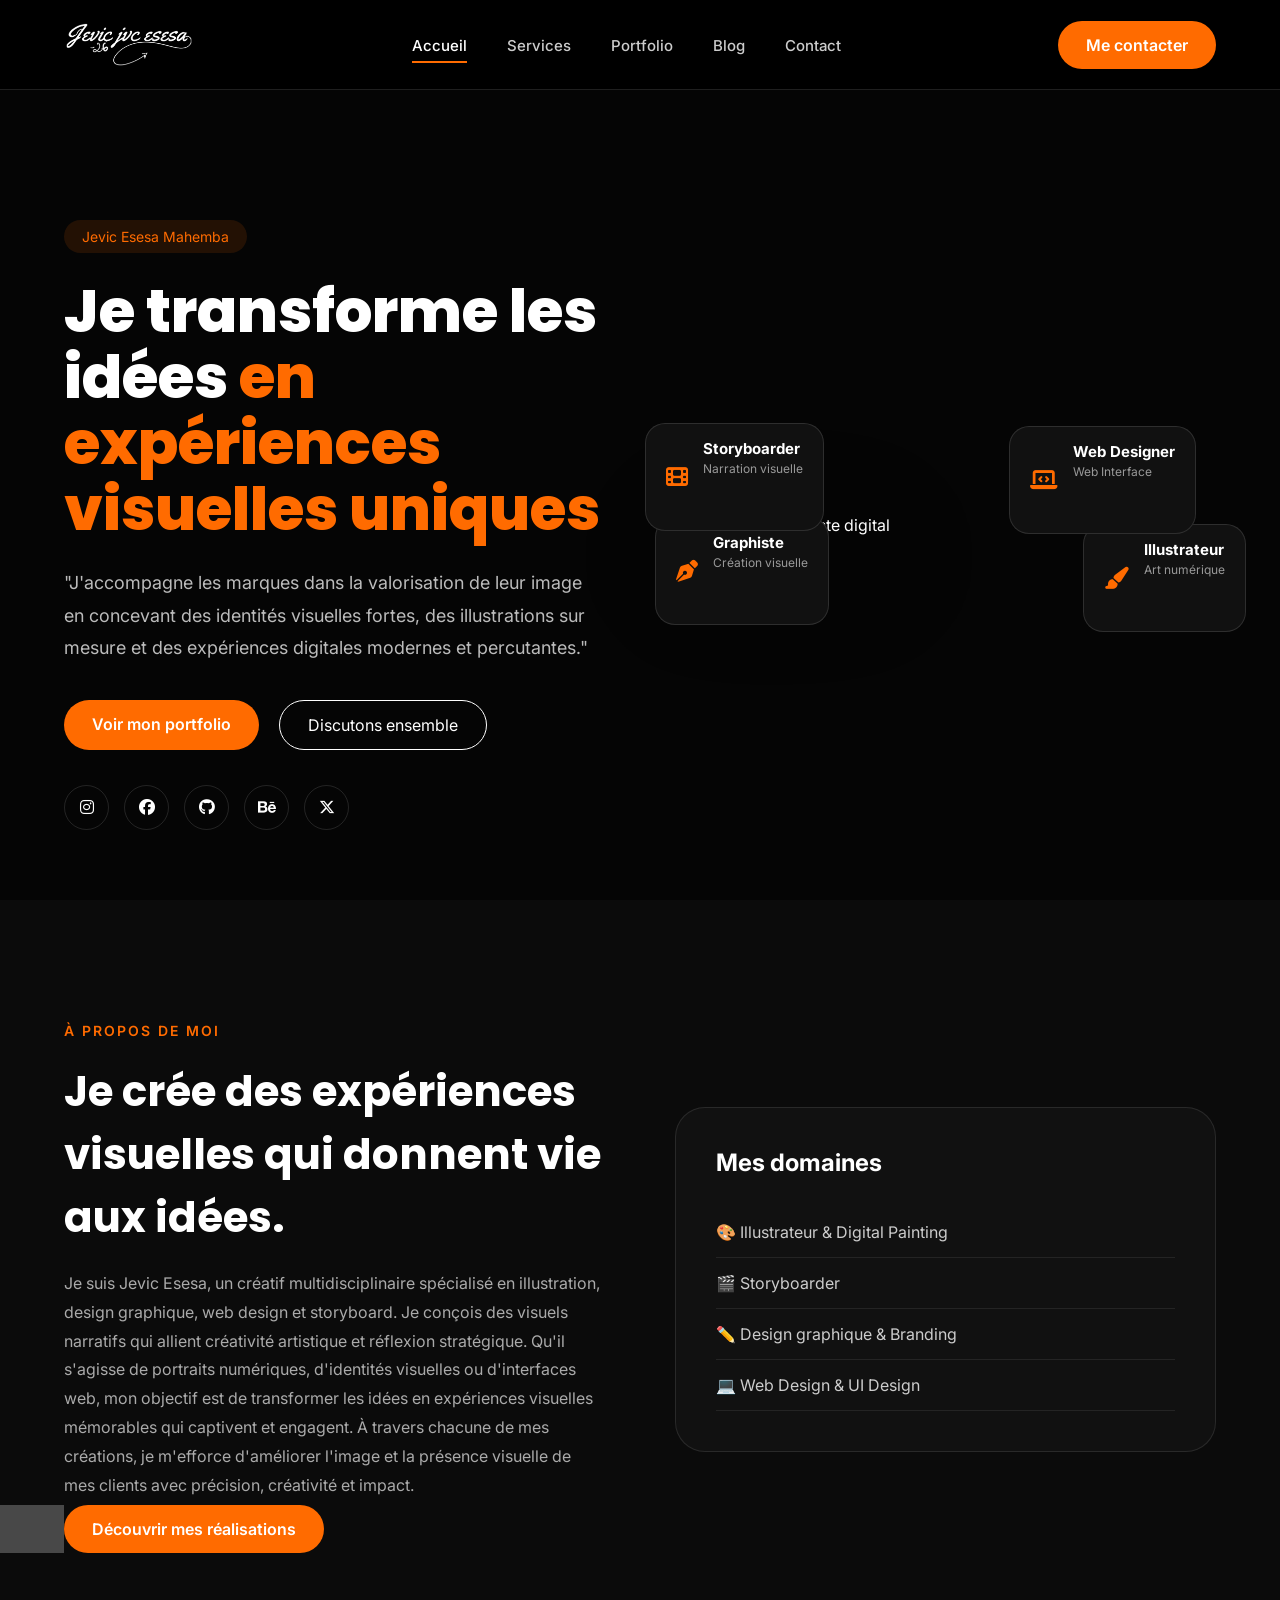
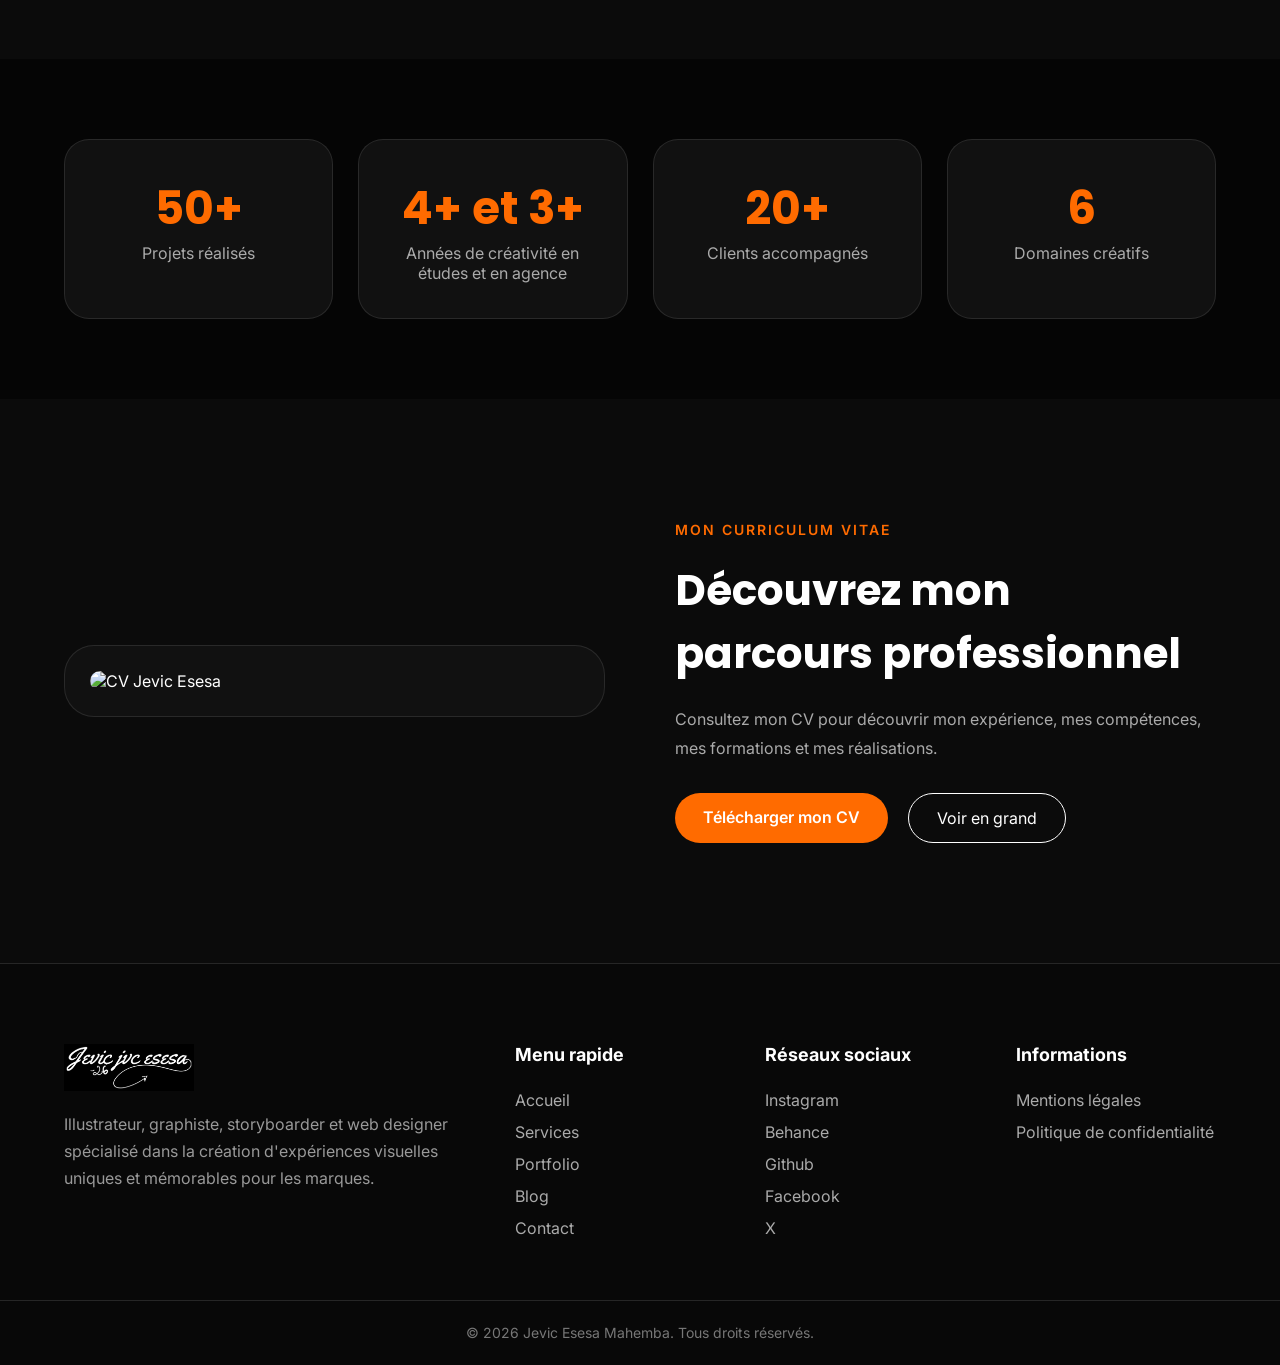
==== index.html @ ac209c05 "Add files via upload" ====
<!DOCTYPE html>
<html lang="fr">
<head>
    <meta charset="UTF-8">
    <meta name="viewport" content="width=device-width, initial-scale=1.0">

    <title>Jevic Esesa | Graphiste - Illustrateur - Web Designer - Artiste Numérique</title>

    <link rel="stylesheet" href="css/home.css">
    <link rel="stylesheet" href="css/responsive.css">
    <link rel="stylesheet" href="css/animations.css">

    <!-- Google Fonts -->
    <link href="https://fonts.googleapis.com/css2?family=Inter:wght@400;500;600;700;800&family=Poppins:wght@600;700;800&display=swap" rel="stylesheet">

    <!-- Icons -->
    <link rel="stylesheet" href="https://cdnjs.cloudflare.com/ajax/libs/font-awesome/6.5.0/css/all.min.css">

</head>
<script src="js/main.js"></script>
<script src="js/portfolio.js"></script>
<body>


<!-- ================= HEADER ================= -->

<header class="header">

    <div class="container nav-container">

        <!-- LOGO -->
        <a href="index.html" class="logo">
            <img src="assets/logos/jvc logo.jpg" alt="Logo Jevic Esesa">
        </a>


        <!-- MENU -->

        <nav class="nav">

            <ul>

                <li>
                    <a href="index.html" class="active">
                        Accueil
                    </a>
                </li>

                <li>
                    <a href="services.html">
                        Services
                    </a>
                </li>

                <li>
                    <a href="portfolio.html">
                        Portfolio
                    </a>
                </li>

                <li>
                    <a href="blog.html">
                        Blog
                    </a>
                </li>

                <li>
                    <a href="contact.html">
                        Contact
                    </a>
                </li>

            </ul>

        </nav>


        <a href="contact.html" class="btn-primary">
            Me contacter
        </a>


        <!-- MOBILE MENU -->

        <div class="menu-toggle">
            <i class="fa-solid fa-bars"></i>
        </div>


    </div>

</header>

<div class="skill-animation">
    <!-- TON CODE D'ANIMATION ICI -->
</div>



<!-- ================= HERO ================= -->


<section class="hero">


<div class="container hero-content">


    <div class="hero-text">


        <span class="hero-tag">
            Jevic Esesa Mahemba
        </span>


        <h1>
            Je transforme les idées
            <span>
                en expériences visuelles uniques
            </span>
        </h1>


        <p>

         "J'accompagne les marques dans la valorisation de leur image en concevant des identités visuelles fortes, des illustrations sur mesure et des expériences digitales modernes et percutantes."

        </p>


        <div class="hero-buttons">

            <a href="portfolio.html" class="btn-primary">
                Voir mon portfolio
            </a>


            <a href="contact.html" class="btn-outline">
                Discutons ensemble
            </a>


        </div>



        <!-- SOCIAL HERO -->

        <div class="hero-social">


            <a href="https://www.instagram.com/jevic_jvc_esesa?igsh=djd2OWlmcDF0c2w=" target="_blank">
                <i class="fa-brands fa-instagram"></i>
            </a>


            <a href="https://www.facebook.com/share/1NuKiKG9u3/" target="_blank">
                <i class="fa-brands fa-facebook"></i>
            </a>


            <a href="https://github.com/Jvc2104" target="_blank">
                <i class="fa-brands fa-github"></i>
            </a>


            <a href="https://www.behance.net/jevicesesa" target="_blank">
                <i class="fa-brands fa-behance"></i>
            </a>


            <a href="https://x.com/JevicEsesa79513" target="_blank">
                <i class="fa-brands fa-x-twitter"></i>
            </a>


        </div>


    </div>





    <!-- IMAGE HERO -->

    <div class="hero-image">


        <img src="assets/images/photo de profil.png" 
        alt="Jevic Esesa artiste digital">


        <!-- FLOATING CARDS -->


        <div class="floating-card card-one">

            <i class="fa-solid fa-pen-nib"></i>

            <div>
                <h3>Graphiste</h3>
                <p>Création visuelle</p>
            </div>

        </div>



        <div class="floating-card card-two">

            <i class="fa-solid fa-paintbrush"></i>

            <div>
                <h3>Illustrateur</h3>
                <p>Art numérique</p>
            </div>

        </div>




        <div class="floating-card card-three">

            <i class="fa-solid fa-film"></i>

            <div>
                <h3>Storyboarder</h3>
                <p>Narration visuelle</p>
            </div>

        </div>




        <div class="floating-card card-four">

            <i class="fa-solid fa-laptop-code"></i>

            <div>
                <h3>Web Designer</h3>
                <p>Web Interface</p>
            </div>

        </div>



    </div>



</div>


</section>
<!-- ================= ABOUT SECTION ================= -->

<section class="about-section">


<div class="container about-grid">


    <!-- TEXTE ABOUT -->

    <div class="about-text">


        <span class="section-tag">
            À propos de moi
        </span>


        <h2>
            Je crée des expériences visuelles
            qui donnent vie aux idées.
        </h2>


        <p>

Je suis Jevic Esesa, un créatif multidisciplinaire spécialisé en illustration, design graphique, web design et storyboard. Je conçois des visuels narratifs qui allient créativité artistique et réflexion stratégique. Qu'il s'agisse de portraits numériques, d'identités visuelles ou d'interfaces web, mon objectif est de transformer les idées en expériences visuelles mémorables qui captivent et engagent. À travers chacune de mes créations, je m'efforce d'améliorer l'image et la présence visuelle de mes clients avec précision, créativité et impact.

        </p>

        <a href="portfolio.html" class="btn-primary">

            Découvrir mes réalisations

        </a>



    </div>





    <!-- CARTE PROFIL -->


    <div class="about-card">


        <div class="profile-box">


            <h3>
                Mes domaines
            </h3>


            <ul>

                <li>
                    🎨 Illustrateur & Digital Painting
                </li>


                <li>
                    🎬 Storyboarder
                </li>


                <li>
                    ✏️ Design graphique & Branding
                </li>


                <li>
                    💻 Web Design & UI Design
                </li>


            </ul>


        </div>


    </div>



</div>


</section>








<!-- ================= STATS ================= -->


<section class="stats-section">


<div class="container stats-grid">



    <div class="stat-card">


        <h3>
            50+
        </h3>

        <p>
            Projets réalisés
        </p>


    </div>




    <div class="stat-card">


        <h3>
            4+ et 3+
        </h3>

        <p>
            Années de créativité en études et en agence
        </p>


    </div>




    <div class="stat-card">


        <h3>
            20+
        </h3>

        <p>
            Clients accompagnés
        </p>


    </div>




    <div class="stat-card">


        <h3>
            6
        </h3>

        <p>
            Domaines créatifs
        </p>


    </div>



</div>


</section>









<!-- ================= CV SECTION ================= -->


<section class="cv-section">


<div class="container cv-grid">



    <!-- IMAGE CV -->


    <div class="cv-image">


        <img src="assets/images/C.V Jevic Esesa Mahemba.jpg"
        alt="CV Jevic Esesa">


    </div>






    <!-- TEXTE CV -->


    <div class="cv-content">


        <span class="section-tag">
            Mon Curriculum Vitae
        </span>



        <h2>
            Découvrez mon parcours professionnel
        </h2>




        <p>

        Consultez mon CV pour découvrir
        mon expérience, mes compétences,
        mes formations et mes réalisations.

        </p>




        <div class="cv-buttons">


            <a href="assets/images/C.V Jevic Esesa Mahemba.jpg"
            class="btn-primary"
            download>

                Télécharger mon CV

            </a>




            <a href="assets/images/C.V Jevic Esesa Mahemba.jpg"
            target="_blank"
            class="btn-outline">

                Voir en grand

            </a>



        </div>



    </div>



</div>


</section>



<!-- ================= FOOTER ================= -->


<footer class="footer">


<div class="container footer-grid">



    <!-- LOGO + PRESENTATION -->

    <div class="footer-about">


        <img src="assets/logos/jvc logo.jpg" 
        alt="Logo Jevic Esesa">


        <p>

        Illustrateur, graphiste, storyboarder
        et web designer spécialisé dans la
        création d'expériences visuelles uniques et mémorables pour les marques.

        </p>


    </div>






    <!-- MENU RAPIDE -->


    <div class="footer-links">


        <h3>
            Menu rapide
        </h3>


        <ul>

            <li>
                <a href="index.html">
                    Accueil
                </a>
            </li>


            <li>
                <a href="services.html">
                    Services
                </a>
            </li>


            <li>
                <a href="portfolio.html">
                    Portfolio
                </a>
            </li>


            <li>
                <a href="blog.html">
                    Blog
                </a>
            </li>


            <li>
                <a href="contact.html">
                    Contact
                </a>
            </li>


        </ul>


    </div>





    <!-- RESEAUX -->


    <div class="footer-social">


        <h3>
            Réseaux sociaux
        </h3>


        <div>


        <a href="https://www.instagram.com/jevic_jvc_esesa?igsh=djd2OWlmcDF0c2w=">
            Instagram
        </a>


        <a href="https://www.behance.net/jevicesesa">
            Behance
        </a>


        <a href="https://github.com/Jvc2104">
            Github
        </a>


        <a href="https://www.facebook.com/share/1NuKiKG9u3/">
            Facebook
        </a>


        <a href="https://x.com/JevicEsesa79513">
            X
        </a>


        </div>


    </div>






    <!-- LEGAL -->

    <div class="footer-legal">


        <h3>
            Informations
        </h3>


        <a href="#">
            Mentions légales
        </a>


        <a href="#">
            Politique de confidentialité
        </a>


    </div>




</div>




<div class="footer-bottom">


<p>

© 2026 Jevic Esesa Mahemba. Tous droits réservés.

</p>


</div>



</footer>


<script src="js/main.js"></script>

</body>

</html>
---- css/home.css ----
/* =====================================================
   VARIABLES
===================================================== */

:root {

    --black: #050505;
    --dark: #0d0d0d;
    --gray: #161616;

    --white: #ffffff;
    --light: #eeeeee;

    --accent: #ff6b00;

    --border: rgba(255,255,255,0.12);

    --transition: .4s ease;

}





/* =====================================================
   RESET
===================================================== */


* {

    margin:0;
    padding:0;
    box-sizing:border-box;

}



html {

    scroll-behavior:smooth;

}



body {

    background:var(--black);
    color:var(--white);

    font-family:"Inter",sans-serif;

    overflow-x:hidden;

}



img {

    max-width:100%;
    display:block;

}



a {

    text-decoration:none;
    color:inherit;

}



ul {

    list-style:none;

}



.container {

    width:90%;
    max-width:1200px;
    margin:auto;

}





/* =====================================================
   HEADER
===================================================== */


.header {

    width:100%;
    height:90px;

    background:#000000;

    border-bottom:1px solid var(--border);

    position:fixed;
    top:0;
    left:0;

    z-index:1000;

}



.nav-container {

    height:100%;

    display:flex;

    align-items:center;

    justify-content:space-between;

}




/* LOGO */


.logo img {

    width:130px;

    transition:var(--transition);

}


.logo img:hover {

    transform:scale(1.05);

}




/* MENU */


.nav ul {

    display:flex;

    gap:40px;

}



.nav a {

    font-size:15px;

    color:#cccccc;

    font-weight:500;

    position:relative;

}



.nav a::after {

    content:"";

    position:absolute;

    width:0;
    height:2px;

    background:var(--accent);

    bottom:-8px;
    left:0;

    transition:.3s;

}



.nav a:hover,
.nav .active {

    color:white;

}



.nav a:hover::after,
.nav .active::after {

    width:100%;

}






/* BUTTONS */


.btn-primary {


    background:var(--accent);

    padding:14px 28px;

    border-radius:50px;

    font-weight:600;

    color:white;

    transition:.3s;


}



.btn-primary:hover {


    transform:translateY(-4px);

    box-shadow:0 10px 30px rgba(255,107,0,.35);


}




.btn-outline {


    border:1px solid white;

    padding:14px 28px;

    border-radius:50px;

    transition:.3s;

}



.btn-outline:hover {

    background:white;

    color:black;

}






.menu-toggle {

    display:none;

    font-size:25px;

}





/* =====================================================
   HERO
===================================================== */


.hero {


    min-height:100vh;

    padding-top:150px;

    display:flex;

    align-items:center;


}



.hero-content {


    display:grid;

    grid-template-columns:1fr 1fr;

    align-items:center;

    gap:70px;


}





.hero-tag {


    display:inline-block;

    padding:8px 18px;

    border-radius:50px;

    background:rgba(255,107,0,.12);

    color:var(--accent);

    font-size:14px;

    margin-bottom:25px;

}





.hero h1 {


    font-family:"Poppins",sans-serif;

    font-size:60px;

    line-height:1.1;

    font-weight:800;

    margin-bottom:25px;


}



.hero h1 span {


    color:var(--accent);

}




.hero p {


    color:#bbbbbb;

    font-size:18px;

    line-height:1.8;

    max-width:560px;

    margin-bottom:35px;


}






.hero-buttons {


    display:flex;

    gap:20px;

    margin-bottom:35px;


}






/* SOCIAL HERO */


.hero-social {


    display:flex;

    gap:15px;


}



.hero-social a {


    width:45px;

    height:45px;

    display:flex;

    align-items:center;

    justify-content:center;

    border-radius:50%;

    border:1px solid var(--border);

    transition:.3s;

}



.hero-social a:hover {


    background:var(--accent);

    transform:translateY(-5px);

}






/* =====================================================
   HERO IMAGE
===================================================== */


.hero-image {


    position:relative;

}



.hero-image img {


    width:520px;

    margin:auto;

    border-radius:30px;

    filter:drop-shadow(0 30px 60px rgba(0,0,0,.7));


}






/* =====================================================
   FLOATING CARDS
===================================================== */


.floating-card {


    position:absolute;

    background:#111;

    border:1px solid var(--border);

    backdrop-filter:blur(10px);

    padding:15px 20px;

    border-radius:20px;

    display:flex;

    gap:15px;

    align-items:center;


    animation:floating 4s infinite ease-in-out;


}




.floating-card i {


    color:var(--accent);

    font-size:22px;

}



.floating-card h3 {


    font-size:15px;

}



.floating-card p {


    color:#999;

    font-size:12px;

}






.card-one {

    top:10%;

    left:-20px;

}



.card-two {

    top:45%;

    right:-30px;

    animation-delay:1s;

}



.card-three {

    bottom:20%;

    left:-30px;

    animation-delay:2s;

}



.card-four {

    bottom:5%;

    right:20px;

    animation-delay:3s;

}






@keyframes floating {


    0%,100% {

        transform:translateY(0);

    }


    50% {

        transform:translateY(-15px);

    }


}







/* =====================================================
   FOOTER
===================================================== */


.footer {


    background:#080808;

    border-top:1px solid var(--border);

    padding:80px 0 20px;

}



.footer-grid {


    display:grid;

    grid-template-columns:2fr 1fr 1fr 1fr;

    gap:50px;


}




.footer img {


    width:130px;

    margin-bottom:20px;


}




.footer p {


    color:#999;

    line-height:1.7;


}



.footer h3 {


    margin-bottom:25px;

    font-size:18px;


}



.footer a {


    color:#aaa;

    display:block;

    margin-bottom:12px;

    transition:.3s;


}



.footer a:hover {


    color:var(--accent);


}




.footer-bottom {


    border-top:1px solid var(--border);

    margin-top:50px;

    padding-top:20px;

    text-align:center;


}



.footer-bottom p {

    color:#777;

    font-size:14px;

}



/* =====================================================
   ABOUT SECTION
===================================================== */


.about-section{

    padding:120px 0;

    background:#0b0b0b;

}



.about-grid{

    display:grid;

    grid-template-columns:1fr 1fr;

    gap:70px;

    align-items:center;

}



.section-tag{

    color:#ff6b00;

    font-size:14px;

    font-weight:600;

    text-transform:uppercase;

    letter-spacing:2px;

}




.about-text h2,
.cv-content h2{


    font-family:"Poppins",sans-serif;

    font-size:42px;

    margin:20px 0;


}



.about-text p,
.cv-content p{


    color:#aaa;

    line-height:1.8;

    margin-bottom:20px;


}






.about-card{


    background:#111;

    border:1px solid rgba(255,255,255,.1);

    padding:40px;

    border-radius:30px;


}





.profile-box h3{


    font-size:24px;

    margin-bottom:30px;


}



.profile-box li{


    padding:15px 0;

    color:#ccc;

    border-bottom:1px solid rgba(255,255,255,.08);


}






/* =====================================================
   STATS
===================================================== */


.stats-section{


    padding:80px 0;


}



.stats-grid{


    display:grid;

    grid-template-columns:repeat(4,1fr);

    gap:25px;


}




.stat-card{


    background:#111;

    border:1px solid rgba(255,255,255,.1);

    padding:35px;

    text-align:center;

    border-radius:25px;

    transition:.4s;


}




.stat-card:hover{


    transform:translateY(-10px);

    border-color:#ff6b00;


}





.stat-card h3{


    color:#ff6b00;

    font-size:45px;

    font-family:"Poppins";


}



.stat-card p{


    color:#aaa;

}





/* =====================================================
   CV
===================================================== */


.cv-section{


    padding:120px 0;

    background:#0b0b0b;


}




.cv-grid{


    display:grid;

    grid-template-columns:1fr 1fr;

    gap:70px;

    align-items:center;


}




.cv-image{


    background:#111;

    padding:25px;

    border-radius:30px;

    border:1px solid rgba(255,255,255,.1);


}




.cv-image img{


    border-radius:15px;


}




.cv-buttons{


    display:flex;

    gap:20px;

    margin-top:30px;


}




@media screen and (max-width:992px){


.about-grid,
.cv-grid{

    grid-template-columns:1fr;

}



.stats-grid{

    grid-template-columns:repeat(2,1fr);

}


}



@media screen and (max-width:600px){


.about-text h2,
.cv-content h2{

    font-size:32px;

}



.stats-grid{

    grid-template-columns:1fr;

}



.cv-buttons{

    flex-direction:column;

}


}
---- css/responsive.css ----
/* =====================================================
   RESPONSIVE DESIGN
===================================================== */


/* =====================================================
   GRAND ECRAN
===================================================== */

@media screen and (max-width:1200px){


    .hero-content{

        gap:40px;

    }



    .hero h1{

        font-size:50px;

    }



    .hero-image img{

        width:430px;

    }



    .floating-card{

        transform:scale(.9);

    }



    .footer-grid{

        grid-template-columns:repeat(2,1fr);

    }


}






/* =====================================================
   TABLETTE
===================================================== */


@media screen and (max-width:992px){


/* HEADER */


.header{

    height:80px;

}



.nav{

    display:none;

}



.btn-primary{

    display:none;

}



.menu-toggle{

    display:block;

}





/* HERO */


.hero{

    padding-top:120px;

}



.hero-content{


    grid-template-columns:1fr;

    text-align:center;


}



.hero-text p{


    margin-left:auto;

    margin-right:auto;


}



.hero-buttons{


    justify-content:center;

}



.hero-social{


    justify-content:center;

}




.hero-image{


    margin-top:40px;


}



.hero-image img{


    width:420px;


}





/* FLOATING CARDS */


.card-one{

    left:0;

}



.card-two{

    right:0;

}



.card-three{

    left:0;

}



.card-four{

    right:0;

}






/* FOOTER */


.footer-grid{


    grid-template-columns:1fr 1fr;


}



}








/* =====================================================
   MOBILE
===================================================== */


@media screen and (max-width:768px){



.container{

    width:92%;

}



/* HERO */


.hero h1{


    font-size:38px;


}



.hero p{


    font-size:16px;


}




.hero-buttons{


    flex-direction:column;

    align-items:center;


}



.hero-buttons a{


    width:220px;

}






.hero-image img{


    width:300px;


}






/* FLOATING CARDS */


.floating-card{


    padding:12px;

    border-radius:15px;

}



.floating-card h3{


    font-size:13px;


}



.floating-card p{


    display:none;


}



.floating-card i{


    font-size:18px;


}




.card-one{


    top:5%;

    left:-10px;


}



.card-two{


    top:40%;

    right:-10px;


}



.card-three{


    bottom:25%;

    left:-10px;


}



.card-four{


    bottom:5%;

    right:-10px;


}






/* FOOTER */


.footer{


    padding:60px 0 20px;


}



.footer-grid{


    grid-template-columns:1fr;

    text-align:center;


}



.footer img{


    margin-left:auto;

    margin-right:auto;


}



}








/* =====================================================
   PETIT SMARTPHONE
===================================================== */


@media screen and (max-width:480px){



.hero h1{


    font-size:32px;


}



.hero-tag{


    font-size:12px;


}



.hero-image img{


    width:260px;


}



.floating-card{


    display:none;


}




.hero-social a{


    width:40px;

    height:40px;


}




.footer h3{


    font-size:16px;


}



}
---- css/animations.css ----
/* =====================================================
   ANIMATIONS GLOBAL
===================================================== */


/* =====================================================
   APPARITION AU CHARGEMENT
===================================================== */


.fade-in {

    opacity:0;

    animation:fadeIn 1s ease forwards;

}



.fade-up {

    opacity:0;

    transform:translateY(40px);

    animation:fadeUp 1s ease forwards;

}



.fade-left {

    opacity:0;

    transform:translateX(-50px);

    animation:fadeLeft 1s ease forwards;

}



.fade-right {

    opacity:0;

    transform:translateX(50px);

    animation:fadeRight 1s ease forwards;

}





@keyframes fadeIn {


    from{

        opacity:0;

    }


    to{

        opacity:1;

    }

}





@keyframes fadeUp {


    from{

        opacity:0;

        transform:translateY(40px);

    }


    to{

        opacity:1;

        transform:translateY(0);

    }

}





@keyframes fadeLeft {


    from{

        opacity:0;

        transform:translateX(-50px);

    }


    to{

        opacity:1;

        transform:translateX(0);

    }

}





@keyframes fadeRight {


    from{

        opacity:0;

        transform:translateX(50px);

    }


    to{

        opacity:1;

        transform:translateX(0);

    }

}






/* =====================================================
   LOGO
===================================================== */


.logo img {


    animation:logoFloat 4s ease-in-out infinite;


}



@keyframes logoFloat {


    0%,100%{

        transform:translateY(0);

    }


    50%{

        transform:translateY(-5px);

    }

}





/* =====================================================
   HERO IMAGE
===================================================== */


.hero-image img {


    animation:imageReveal 1.5s ease forwards,
              imageFloat 5s ease-in-out infinite;


}




@keyframes imageReveal {


    from{

        opacity:0;

        transform:scale(.8);

    }


    to{

        opacity:1;

        transform:scale(1);

    }

}





@keyframes imageFloat {


    0%,100%{

        transform:translateY(0);

    }


    50%{

        transform:translateY(-15px);

    }

}






/* =====================================================
   TITRE HERO
===================================================== */


.hero h1 {


    animation:titleReveal 1.2s ease forwards;


}



@keyframes titleReveal {


    from{

        opacity:0;

        letter-spacing:8px;

        transform:translateY(30px);

    }


    to{

        opacity:1;

        letter-spacing:0;

        transform:translateY(0);

    }

}






/* =====================================================
   BOUTONS
===================================================== */


.btn-primary {


    position:relative;

    overflow:hidden;

}





.btn-primary::before {


    content:"";

    position:absolute;

    top:0;

    left:-100%;

    width:100%;

    height:100%;


    background:linear-gradient(
        120deg,
        transparent,
        rgba(255,255,255,.5),
        transparent
    );


    transition:.6s;


}



.btn-primary:hover::before {


    left:100%;


}





.btn-outline:hover {


    box-shadow:
    0 0 20px rgba(255,255,255,.4);


}






/* =====================================================
   FLOATING CARDS 3D
===================================================== */


.floating-card {


    transform-style:preserve-3d;

    transition:.5s;


}




.floating-card:hover {


    transform:

    translateY(-10px)

    rotateX(10deg)

    rotateY(-10deg);


    border-color:#ff6b00;


}






/* =====================================================
   SOCIAL ICONS
===================================================== */


.hero-social a {


    animation:socialPulse 3s infinite;


}



.hero-social a:nth-child(2){

    animation-delay:.3s;

}


.hero-social a:nth-child(3){

    animation-delay:.6s;

}


.hero-social a:nth-child(4){

    animation-delay:.9s;

}


.hero-social a:nth-child(5){

    animation-delay:1.2s;

}





@keyframes socialPulse {


    0%,100%{

        box-shadow:none;

    }


    50%{

        box-shadow:

        0 0 20px rgba(255,107,0,.4);

    }

}






/* =====================================================
   SCROLL REVEAL PREPARATION
===================================================== */


.reveal {


    opacity:0;

    transform:translateY(50px);

    transition:1s ease;


}



.reveal.active {


    opacity:1;

    transform:translateY(0);


}






/* =====================================================
   CURSEUR LUMINEUX
===================================================== */


.cursor-glow {


    width:20px;

    height:20px;

    border-radius:50%;

    background:#ff6b00;

    position:fixed;

    pointer-events:none;

    mix-blend-mode:screen;

    z-index:9999;

    filter:blur(5px);

}






/* =====================================================
   PAGE TRANSITION
===================================================== */


body {


    animation:pageLoad .8s ease;


}




@keyframes pageLoad {


    from{

        opacity:0;

    }


    to{

        opacity:1;

    }

}



/* =====================================================
   JEVIC ESESA PORTFOLIO
   GLOBAL ANIMATIONS
===================================================== */



/* ===============================
   REVEAL SCROLL
================================ */


.reveal{

    opacity:0;

    transform:translateY(60px);

    transition:

    opacity 1s ease,

    transform 1s ease;

}



.reveal.active{

    opacity:1;

    transform:translateY(0);

}






/* ===============================
   IMAGE HOVER GLOBAL
================================ */


.image-hover{

    overflow:hidden;

}



.image-hover img{

    transition:1s cubic-bezier(.2,.8,.2,1);

}



.image-hover:hover img{

    transform:scale(1.1);

}







/* ===============================
   FLOATING EFFECT
================================ */


.float-animation{

    animation:floating 5s ease-in-out infinite;

}



@keyframes floating{


0%{

transform:translateY(0);

}


50%{

transform:translateY(-20px);

}


100%{

transform:translateY(0);

}


}







/* ===============================
   GLOW EFFECT
================================ */


.glow-hover{

    transition:.5s;

}



.glow-hover:hover{


box-shadow:

0 0 50px rgba(255,107,0,.4);


border-color:var(--orange);


}







/* ===============================
   BUTTON ANIMATION
================================ */


.btn-primary{

    position:relative;

    overflow:hidden;

}



.btn-primary::before{


content:"";

position:absolute;

top:0;

left:-100%;

width:100%;

height:100%;

background:

rgba(255,255,255,.25);

transition:.5s;


}



.btn-primary:hover::before{


left:100%;


}







/* ===============================
   PAGE LOADER
================================ */


.page-loader{


position:fixed;

inset:0;

background:#050505;

display:flex;

align-items:center;

justify-content:center;

z-index:99999;


}



.loader-circle{


width:80px;

height:80px;

border-radius:50%;

border:

3px solid rgba(255,255,255,.1);


border-top-color:

var(--orange);


animation:

rotateLoader 1s linear infinite;


}



@keyframes rotateLoader{


to{

transform:rotate(360deg);

}


}







/* ===============================
   TEXT ANIMATION
================================ */


.text-gradient{


background:

linear-gradient(

90deg,

#fff,

var(--orange)

);


-webkit-background-clip:text;

color:transparent;


}







/* ===============================
   CARD HOVER
================================ */


.card-hover{


transition:.5s;

}



.card-hover:hover{


transform:

translateY(-15px);


}





/* ===============================
   MOBILE MENU ANIMATION
================================ */


.menu-toggle span{


transition:.4s;

}



.menu-toggle.active span:nth-child(1){


transform:

rotate(45deg)

translateY(8px);


}



.menu-toggle.active span:nth-child(2){


opacity:0;


}



.menu-toggle.active span:nth-child(3){


transform:

rotate(-45deg)

translateY(-8px);


}
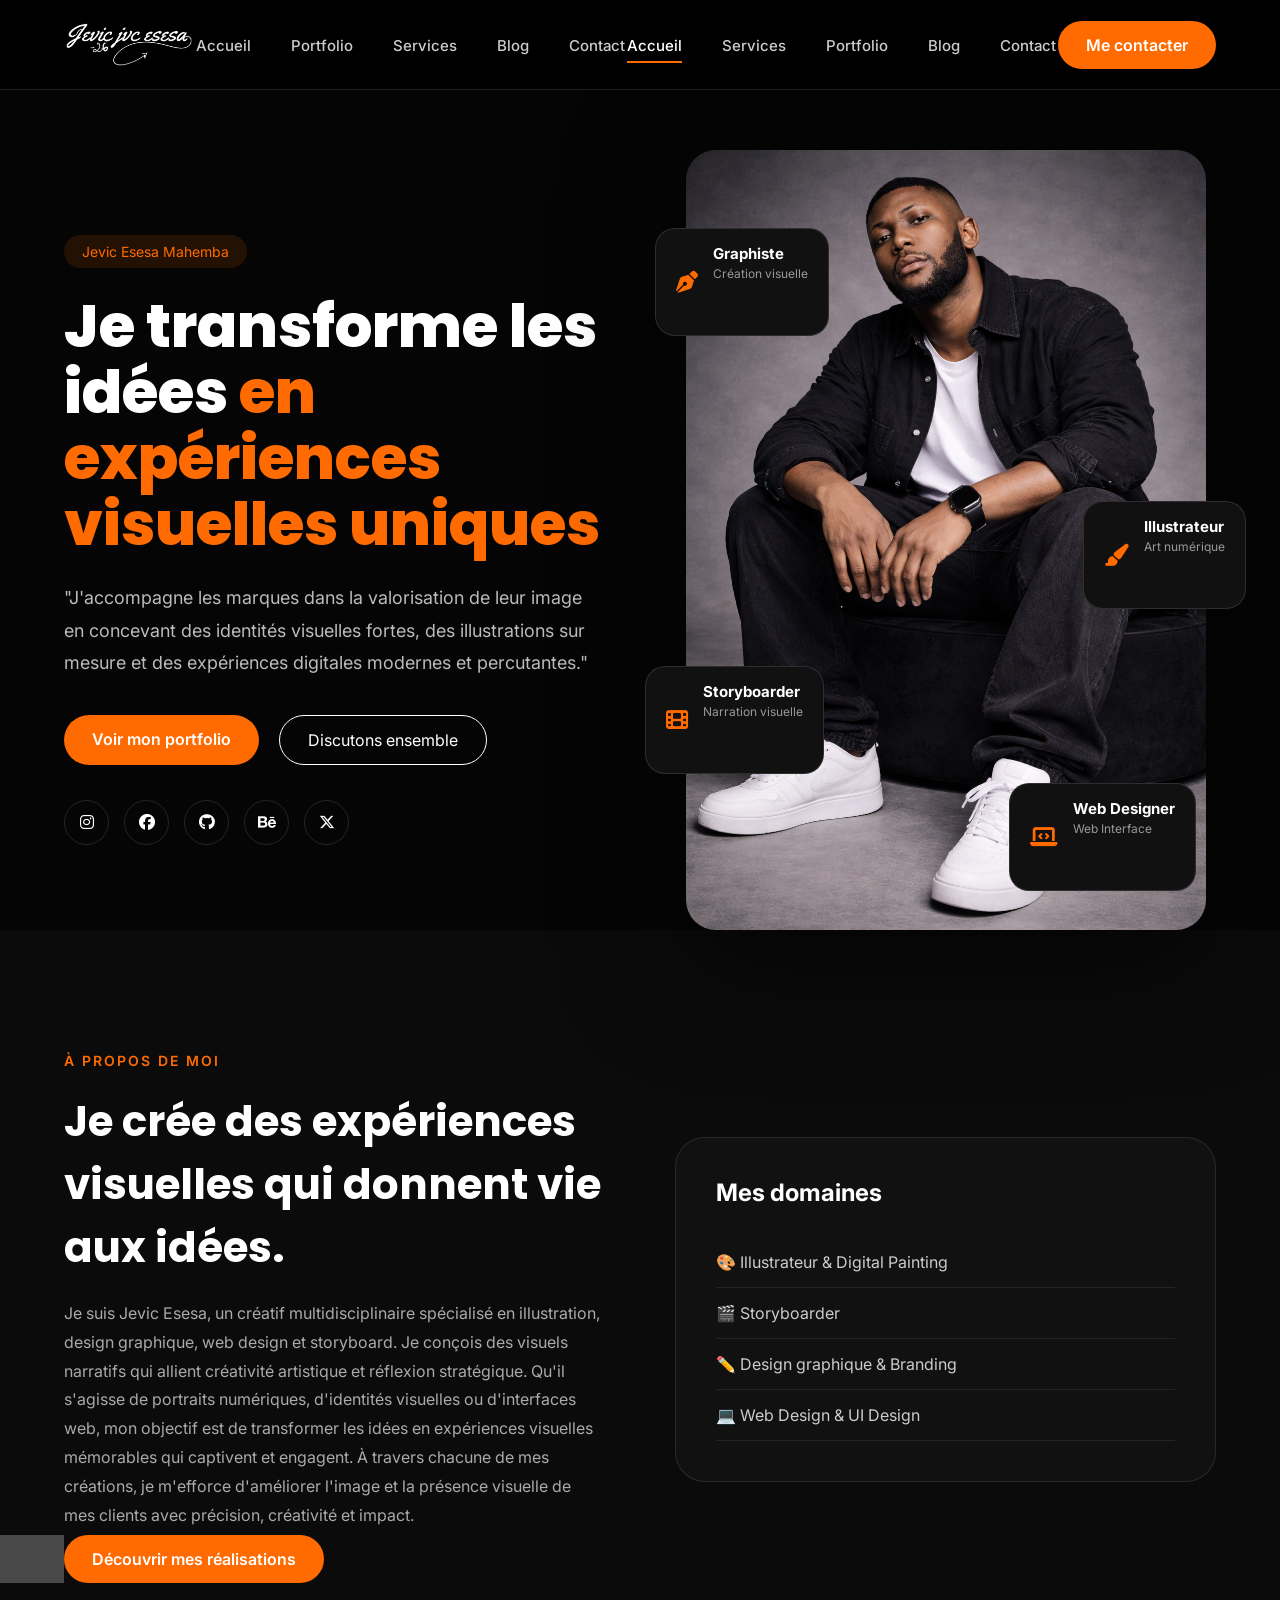
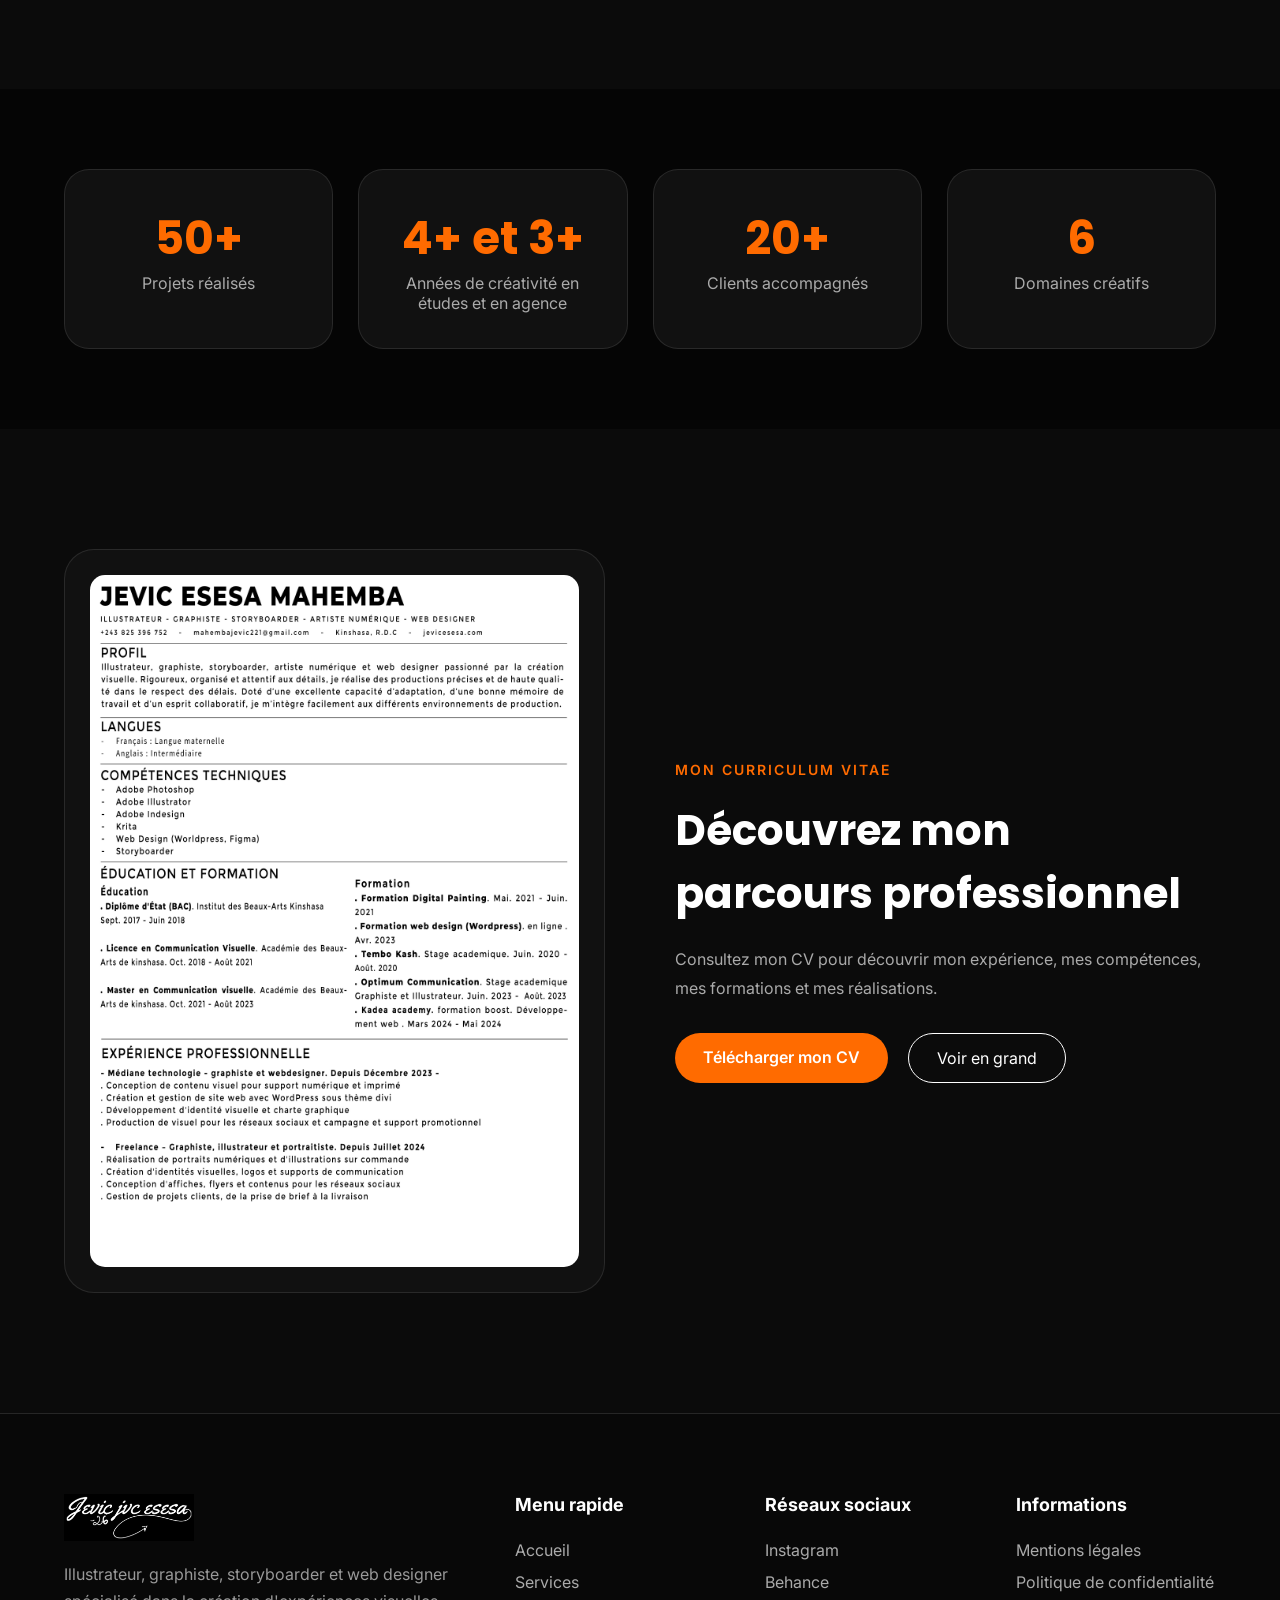
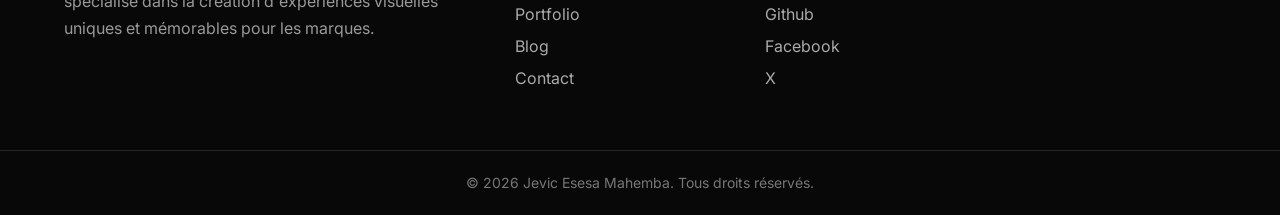
==== commit 76af143d: "Fix HTML structure and update navigation menu" ====
--- a/index.html
+++ b/index.html
@@ -36,6 +36,28 @@
 
         <!-- MENU -->
 
+        <div class="menu-toggle" id="menuToggle">
+    <span></span>
+    <span></span>
+    <span></span>
+</div>
+        <nav class="nav" id="navMenu">
+
+    <ul>
+
+        <li><a href="index.html">Accueil</a></li>
+
+        <li><a href="portfolio.html">Portfolio</a></li>
+
+        <li><a href="services.html">Services</a></li>
+
+        <li><a href="blog.html">Blog</a></li>
+
+        <li><a href="contact.html">Contact</a></li>
+
+    </ul>
+
+</nav>
         <nav class="nav">
 
             <ul>
@@ -738,4 +760,4 @@
 
 </body>
 
-</html>+</html>
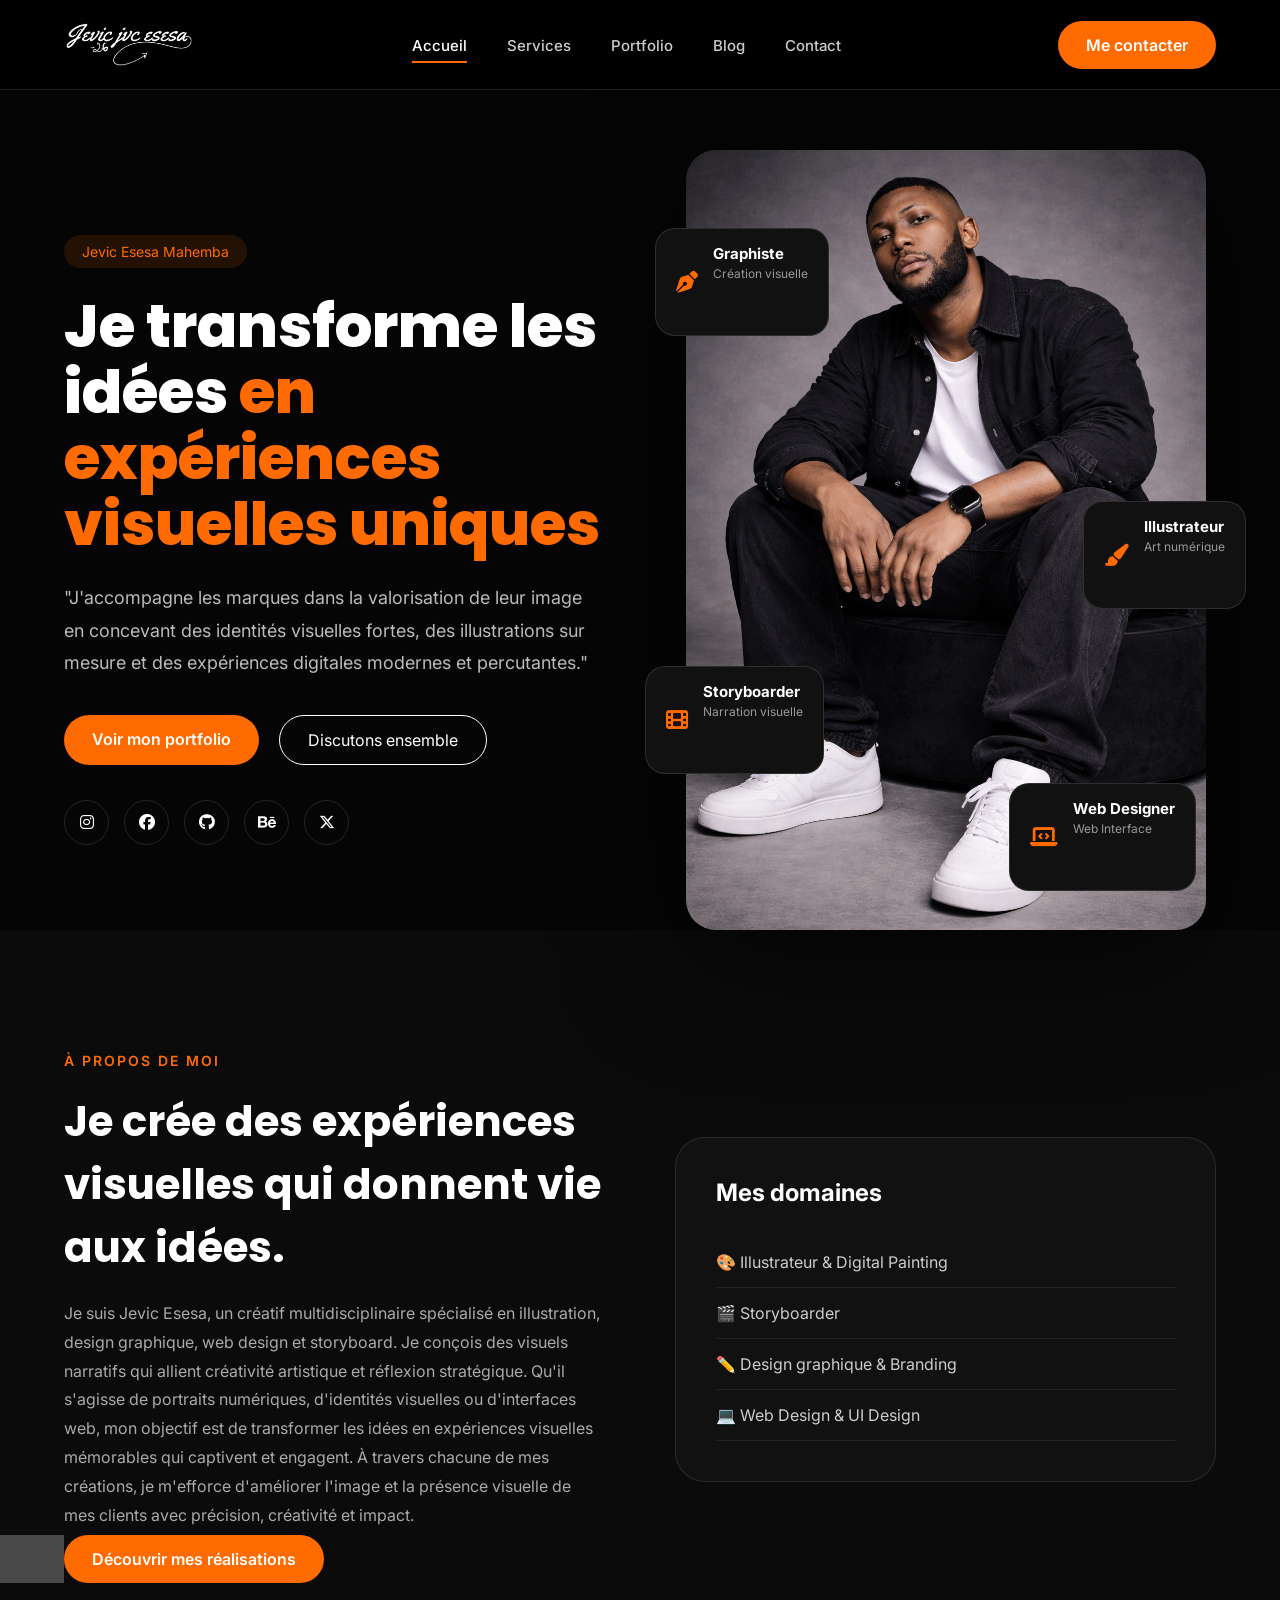
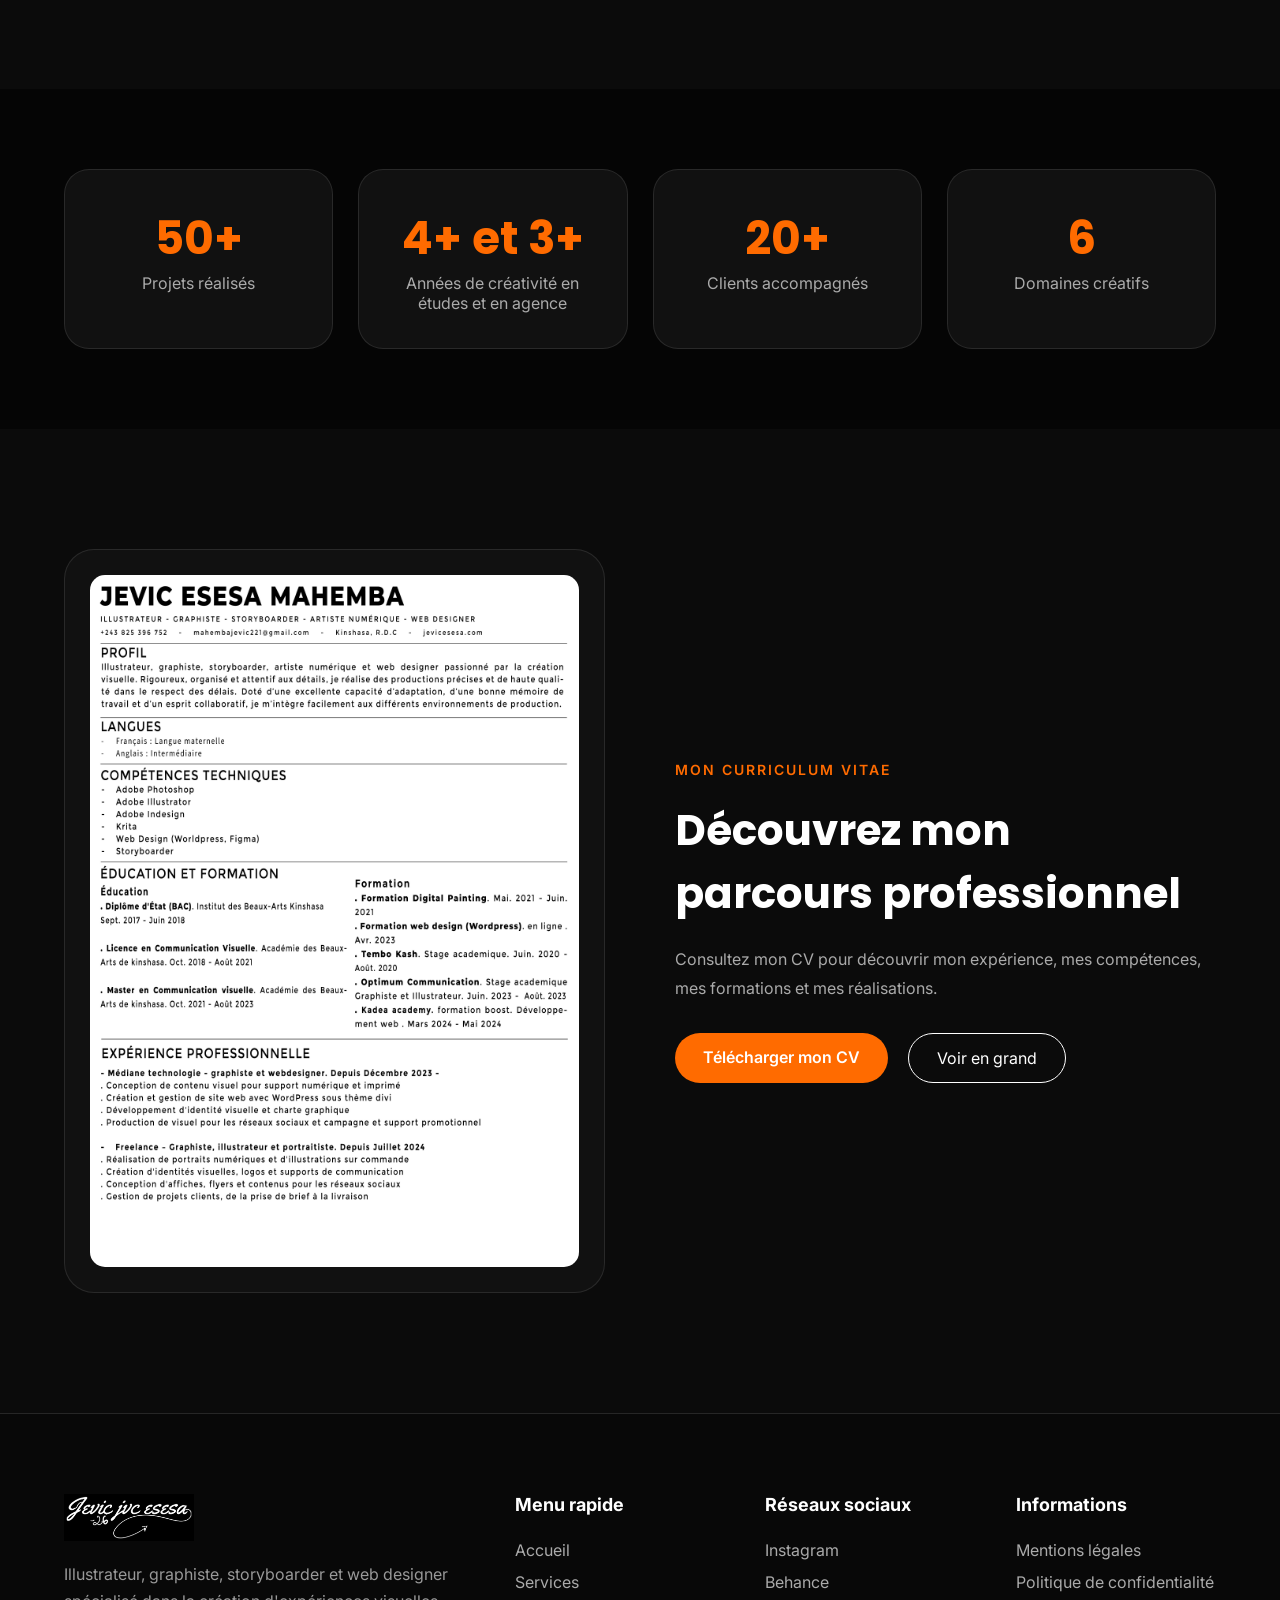
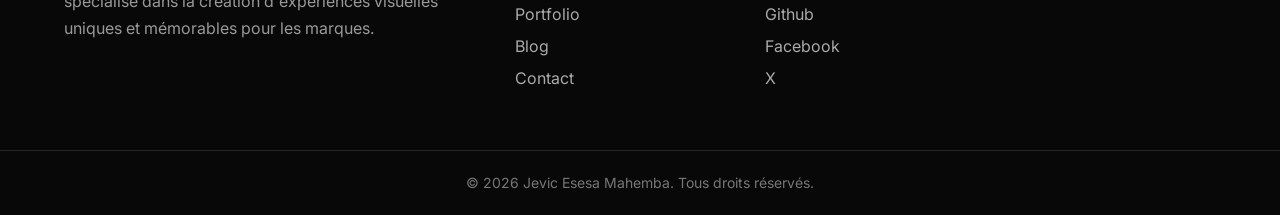
==== commit 5f90b689: "Add files via upload" ====
--- a/index.html
+++ b/index.html
@@ -36,28 +36,6 @@
 
         <!-- MENU -->
 
-        <div class="menu-toggle" id="menuToggle">
-    <span></span>
-    <span></span>
-    <span></span>
-</div>
-        <nav class="nav" id="navMenu">
-
-    <ul>
-
-        <li><a href="index.html">Accueil</a></li>
-
-        <li><a href="portfolio.html">Portfolio</a></li>
-
-        <li><a href="services.html">Services</a></li>
-
-        <li><a href="blog.html">Blog</a></li>
-
-        <li><a href="contact.html">Contact</a></li>
-
-    </ul>
-
-</nav>
         <nav class="nav">
 
             <ul>
@@ -760,4 +738,4 @@
 
 </body>
 
-</html>
+</html>
--- a/css/responsive.css
+++ b/css/responsive.css
@@ -531,3 +531,140 @@
 
 
 }
+
+
+/*======================================
+ MOBILE MENU
+======================================*/
+
+.menu-toggle{
+
+display:none;
+
+flex-direction:column;
+
+justify-content:center;
+
+gap:6px;
+
+cursor:pointer;
+
+width:45px;
+
+height:45px;
+
+z-index:1001;
+
+}
+
+
+
+.menu-toggle span{
+
+display:block;
+
+height:3px;
+
+width:28px;
+
+background:#fff;
+
+border-radius:50px;
+
+transition:.4s;
+
+}
+
+
+
+/* Animation */
+
+.menu-toggle.active span:nth-child(1){
+
+transform:translateY(9px) rotate(45deg);
+
+}
+
+.menu-toggle.active span:nth-child(2){
+
+opacity:0;
+
+}
+
+.menu-toggle.active span:nth-child(3){
+
+transform:translateY(-9px) rotate(-45deg);
+
+}
+
+
+
+/* Responsive */
+
+@media(max-width:992px){
+
+.menu-toggle{
+
+display:flex;
+
+}
+
+
+
+.nav{
+
+position:fixed;
+
+top:95px;
+
+left:-100%;
+
+width:100%;
+
+height:calc(100vh - 95px);
+
+background:#050505;
+
+display:flex;
+
+justify-content:center;
+
+align-items:center;
+
+transition:.45s ease;
+
+z-index:999;
+
+}
+
+
+
+.nav.active{
+
+left:0;
+
+}
+
+
+
+.nav ul{
+
+flex-direction:column;
+
+gap:35px;
+
+text-align:center;
+
+}
+
+
+
+.nav ul li a{
+
+font-size:24px;
+
+font-weight:600;
+
+}
+
+}
